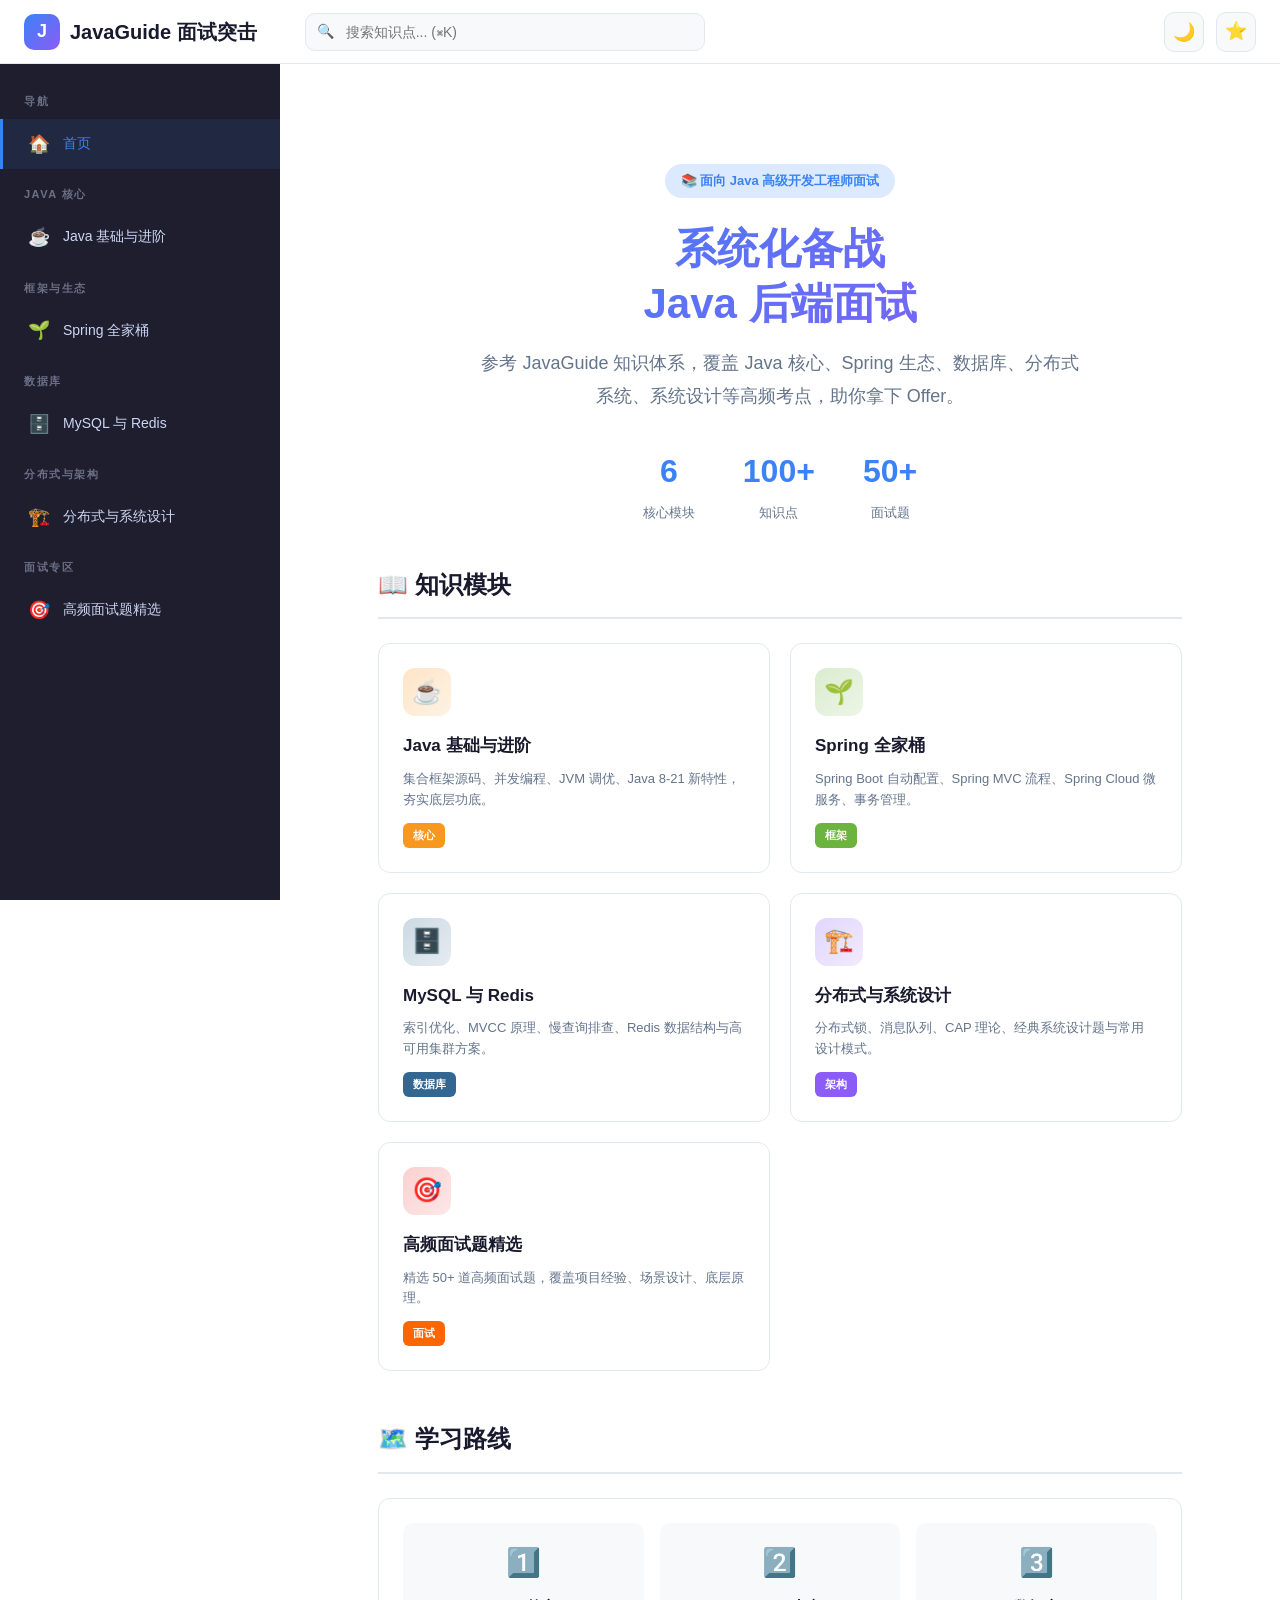
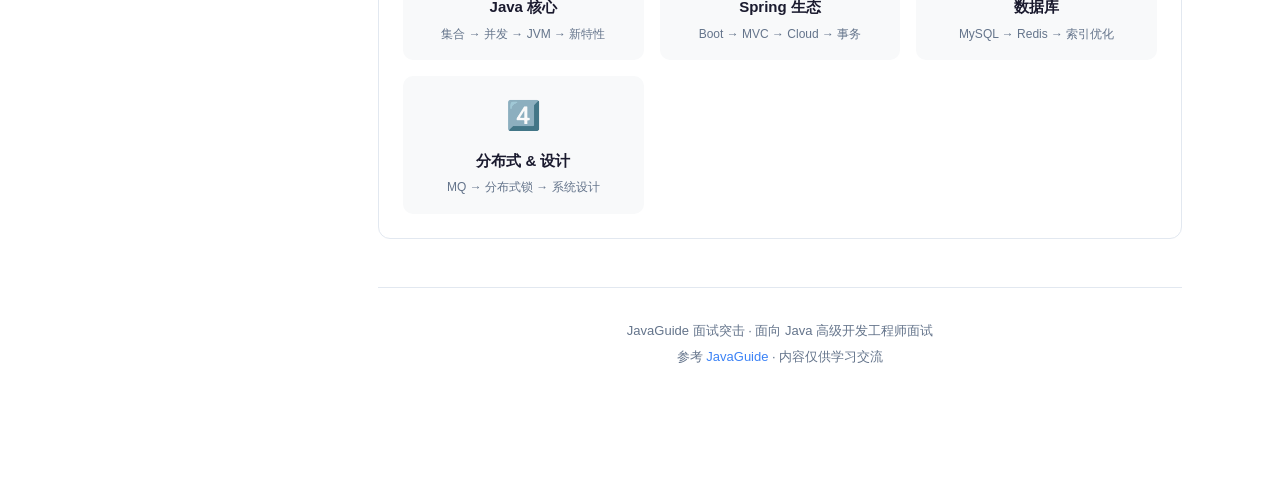
==== index.html @ 55e62499 "init: JavaGuide 面试突击网站" ====
<!DOCTYPE html>
<html lang="zh-CN">
<head>
  <meta charset="UTF-8">
  <meta name="viewport" content="width=device-width, initial-scale=1.0">
  <title>JavaGuide 面试突击 - Java 高级开发面试知识库</title>
  <meta name="description" content="面向 Java 高级开发工程师面试的知识库，涵盖 Java 基础、Spring 生态、数据库、分布式系统、系统设计等核心知识点。">
  <link rel="stylesheet" href="css/style.css">
  <link rel="icon" href="data:image/svg+xml,<svg xmlns='http://www.w3.org/2000/svg' viewBox='0 0 100 100'><text y='.9em' font-size='90'>☕</text></svg>">
</head>
<body>
  <!-- Header -->
  <header class="header">
    <div class="header-left">
      <button class="menu-toggle" id="menuToggle">☰</button>
      <a href="index.html" class="logo">
        <span class="logo-icon">J</span>
        <span>JavaGuide 面试突击</span>
      </a>
      <div class="search-box">
        <input type="text" id="searchInput" placeholder="搜索知识点... (⌘K)" autocomplete="off">
        <div class="search-results" id="searchResults"></div>
      </div>
    </div>
    <div class="header-right">
      <button class="theme-toggle" id="themeToggle" title="切换主题">🌙</button>
      <a href="https://github.com" class="github-link" target="_blank" title="GitHub">⭐</a>
    </div>
  </header>

  <!-- Sidebar -->
  <nav class="sidebar" id="sidebar">
    <div class="sidebar-section">
      <div class="sidebar-title">导航</div>
      <a href="index.html" class="sidebar-link active"><span class="icon">🏠</span>首页</a>
    </div>
    <div class="sidebar-section">
      <div class="sidebar-title">Java 核心</div>
      <a href="pages/java-core.html" class="sidebar-link"><span class="icon">☕</span>Java 基础与进阶</a>
    </div>
    <div class="sidebar-section">
      <div class="sidebar-title">框架与生态</div>
      <a href="pages/spring.html" class="sidebar-link"><span class="icon">🌱</span>Spring 全家桶</a>
    </div>
    <div class="sidebar-section">
      <div class="sidebar-title">数据库</div>
      <a href="pages/database.html" class="sidebar-link"><span class="icon">🗄️</span>MySQL 与 Redis</a>
    </div>
    <div class="sidebar-section">
      <div class="sidebar-title">分布式与架构</div>
      <a href="pages/distribution.html" class="sidebar-link"><span class="icon">🏗️</span>分布式与系统设计</a>
    </div>
    <div class="sidebar-section">
      <div class="sidebar-title">面试专区</div>
      <a href="pages/interview.html" class="sidebar-link"><span class="icon">🎯</span>高频面试题精选</a>
    </div>
  </nav>

  <div class="sidebar-overlay" id="sidebarOverlay"></div>

  <!-- Main Content -->
  <main class="main">
    <div class="content">
      <!-- Hero -->
      <section class="hero">
        <div class="hero-badge">📚 面向 Java 高级开发工程师面试</div>
        <h1>系统化备战<br>Java 后端面试</h1>
        <p>参考 JavaGuide 知识体系，覆盖 Java 核心、Spring 生态、数据库、分布式系统、系统设计等高频考点，助你拿下 Offer。</p>
        <div class="hero-stats">
          <div class="stat-item">
            <div class="stat-number">6</div>
            <div class="stat-label">核心模块</div>
          </div>
          <div class="stat-item">
            <div class="stat-number">100+</div>
            <div class="stat-label">知识点</div>
          </div>
          <div class="stat-item">
            <div class="stat-number">50+</div>
            <div class="stat-label">面试题</div>
          </div>
        </div>
      </section>

      <!-- Quick Start Cards -->
      <h2 class="section-title">📖 知识模块</h2>
      <div class="cards-grid">
        <a href="pages/java-core.html" class="card">
          <div class="card-icon" style="background:linear-gradient(135deg,#f8982040,#f8982020);">☕</div>
          <h3>Java 基础与进阶</h3>
          <p>集合框架源码、并发编程、JVM 调优、Java 8-21 新特性，夯实底层功底。</p>
          <span class="card-tag" style="background:var(--tag-java);">核心</span>
        </a>
        <a href="pages/spring.html" class="card">
          <div class="card-icon" style="background:linear-gradient(135deg,#6db33f40,#6db33f20);">🌱</div>
          <h3>Spring 全家桶</h3>
          <p>Spring Boot 自动配置、Spring MVC 流程、Spring Cloud 微服务、事务管理。</p>
          <span class="card-tag" style="background:var(--tag-spring);">框架</span>
        </a>
        <a href="pages/database.html" class="card">
          <div class="card-icon" style="background:linear-gradient(135deg,#33679140,#33679120);">🗄️</div>
          <h3>MySQL 与 Redis</h3>
          <p>索引优化、MVCC 原理、慢查询排查、Redis 数据结构与高可用集群方案。</p>
          <span class="card-tag" style="background:var(--tag-db);">数据库</span>
        </a>
        <a href="pages/distribution.html" class="card">
          <div class="card-icon" style="background:linear-gradient(135deg,#8b5cf640,#8b5cf620);">🏗️</div>
          <h3>分布式与系统设计</h3>
          <p>分布式锁、消息队列、CAP 理论、经典系统设计题与常用设计模式。</p>
          <span class="card-tag" style="background:var(--tag-design);">架构</span>
        </a>
        <a href="pages/interview.html" class="card">
          <div class="card-icon" style="background:linear-gradient(135deg,#ef444440,#ef444420);">🎯</div>
          <h3>高频面试题精选</h3>
          <p>精选 50+ 道高频面试题，覆盖项目经验、场景设计、底层原理。</p>
          <span class="card-tag" style="background:var(--tag-mq);">面试</span>
        </a>
      </div>

      <!-- Study Roadmap -->
      <h2 class="section-title">🗺️ 学习路线</h2>
      <div style="background:var(--bg-card);border:1px solid var(--border);border-radius:var(--radius);padding:24px;margin-bottom:48px;">
        <div style="display:grid;grid-template-columns:repeat(auto-fit,minmax(200px,1fr));gap:16px;">
          <div style="text-align:center;padding:16px;border-radius:10px;background:var(--bg-secondary);">
            <div style="font-size:28px;margin-bottom:8px;">1️⃣</div>
            <div style="font-weight:700;font-size:15px;">Java 核心</div>
            <div style="font-size:12px;color:var(--text-secondary);margin-top:4px;">集合 → 并发 → JVM → 新特性</div>
          </div>
          <div style="text-align:center;padding:16px;border-radius:10px;background:var(--bg-secondary);">
            <div style="font-size:28px;margin-bottom:8px;">2️⃣</div>
            <div style="font-weight:700;font-size:15px;">Spring 生态</div>
            <div style="font-size:12px;color:var(--text-secondary);margin-top:4px;">Boot → MVC → Cloud → 事务</div>
          </div>
          <div style="text-align:center;padding:16px;border-radius:10px;background:var(--bg-secondary);">
            <div style="font-size:28px;margin-bottom:8px;">3️⃣</div>
            <div style="font-weight:700;font-size:15px;">数据库</div>
            <div style="font-size:12px;color:var(--text-secondary);margin-top:4px;">MySQL → Redis → 索引优化</div>
          </div>
          <div style="text-align:center;padding:16px;border-radius:10px;background:var(--bg-secondary);">
            <div style="font-size:28px;margin-bottom:8px;">4️⃣</div>
            <div style="font-weight:700;font-size:15px;">分布式 & 设计</div>
            <div style="font-size:12px;color:var(--text-secondary);margin-top:4px;">MQ → 分布式锁 → 系统设计</div>
          </div>
        </div>
      </div>

      <!-- Footer -->
      <footer class="footer">
        <p>JavaGuide 面试突击 · 面向 Java 高级开发工程师面试</p>
        <p style="margin-top:4px;">参考 <a href="https://javaguide.cn" target="_blank">JavaGuide</a> · 内容仅供学习交流</p>
      </footer>
    </div>
  </main>

  <script src="js/main.js"></script>
</body>
</html>
---- css/style.css ----
/* ===== CSS Variables ===== */
:root {
  --bg-primary: #ffffff;
  --bg-secondary: #f8f9fa;
  --bg-sidebar: #1e1e2e;
  --bg-code: #f4f4f5;
  --bg-card: #ffffff;
  --bg-hover: #e8e8ed;
  --text-primary: #1a1a2e;
  --text-secondary: #64748b;
  --text-sidebar: #cdd6f4;
  --text-sidebar-active: #ffffff;
  --accent: #3b82f6;
  --accent-light: #dbeafe;
  --accent-dark: #1d4ed8;
  --border: #e2e8f0;
  --shadow: 0 1px 3px rgba(0,0,0,0.08);
  --shadow-lg: 0 4px 20px rgba(0,0,0,0.08);
  --radius: 12px;
  --sidebar-width: 280px;
  --header-height: 64px;
  --transition: 0.25s cubic-bezier(0.4, 0, 0.2, 1);
  --font-sans: -apple-system, BlinkMacSystemFont, 'Segoe UI', 'PingFang SC', 'Hiragino Sans GB', 'Microsoft YaHei', sans-serif;
  --font-mono: 'SF Mono', 'Fira Code', 'JetBrains Mono', Consolas, monospace;
  --tag-java: #f89820;
  --tag-spring: #6db33f;
  --tag-db: #336791;
  --tag-redis: #dc382d;
  --tag-mq: #ff6600;
  --tag-design: #8b5cf6;
}

[data-theme="dark"] {
  --bg-primary: #1a1a2e;
  --bg-secondary: #16162a;
  --bg-sidebar: #0f0f1a;
  --bg-code: #2a2a3e;
  --bg-card: #22223a;
  --bg-hover: #2a2a44;
  --text-primary: #e2e8f0;
  --text-secondary: #94a3b8;
  --accent: #60a5fa;
  --accent-light: #1e3a5f;
  --accent-dark: #93bbfc;
  --border: #2d2d44;
  --shadow: 0 1px 3px rgba(0,0,0,0.3);
  --shadow-lg: 0 4px 20px rgba(0,0,0,0.3);
}

/* ===== Reset & Base ===== */
*, *::before, *::after { box-sizing: border-box; margin: 0; padding: 0; }

html {
  scroll-behavior: smooth;
  scroll-padding-top: calc(var(--header-height) + 20px);
}

body {
  font-family: var(--font-sans);
  background: var(--bg-primary);
  color: var(--text-primary);
  line-height: 1.7;
  transition: background var(--transition), color var(--transition);
  overflow-x: hidden;
}

a { color: var(--accent); text-decoration: none; transition: color var(--transition); }
a:hover { color: var(--accent-dark); }

/* ===== Scrollbar ===== */
::-webkit-scrollbar { width: 6px; height: 6px; }
::-webkit-scrollbar-track { background: transparent; }
::-webkit-scrollbar-thumb { background: var(--border); border-radius: 3px; }
::-webkit-scrollbar-thumb:hover { background: var(--text-secondary); }

/* ===== Header ===== */
.header {
  position: fixed;
  top: 0; left: 0; right: 0;
  height: var(--header-height);
  background: var(--bg-primary);
  border-bottom: 1px solid var(--border);
  display: flex;
  align-items: center;
  padding: 0 24px;
  z-index: 1000;
  backdrop-filter: blur(12px);
  transition: background var(--transition), border var(--transition);
}

.header-left {
  display: flex;
  align-items: center;
  gap: 16px;
  flex: 1;
}

.menu-toggle {
  display: none;
  background: none;
  border: none;
  color: var(--text-primary);
  font-size: 24px;
  cursor: pointer;
  padding: 4px;
  border-radius: 8px;
  transition: background var(--transition);
}

.menu-toggle:hover { background: var(--bg-hover); }

.logo {
  display: flex;
  align-items: center;
  gap: 10px;
  font-size: 20px;
  font-weight: 700;
  color: var(--text-primary);
}

.logo-icon {
  width: 36px;
  height: 36px;
  background: linear-gradient(135deg, var(--accent), #8b5cf6);
  border-radius: 10px;
  display: flex;
  align-items: center;
  justify-content: center;
  color: white;
  font-size: 18px;
  font-weight: 800;
}

.search-box {
  position: relative;
  max-width: 400px;
  flex: 1;
  margin-left: 32px;
}

.search-box input {
  width: 100%;
  padding: 10px 16px 10px 40px;
  border: 1px solid var(--border);
  border-radius: 10px;
  background: var(--bg-secondary);
  color: var(--text-primary);
  font-size: 14px;
  outline: none;
  transition: all var(--transition);
}

.search-box input:focus {
  border-color: var(--accent);
  box-shadow: 0 0 0 3px var(--accent-light);
}

.search-box::before {
  content: '🔍';
  position: absolute;
  left: 12px;
  top: 50%;
  transform: translateY(-50%);
  font-size: 14px;
}

.search-results {
  position: absolute;
  top: calc(100% + 8px);
  left: 0; right: 0;
  background: var(--bg-card);
  border: 1px solid var(--border);
  border-radius: var(--radius);
  box-shadow: var(--shadow-lg);
  max-height: 400px;
  overflow-y: auto;
  display: none;
  z-index: 100;
}

.search-results.active { display: block; }

.search-result-item {
  padding: 12px 16px;
  border-bottom: 1px solid var(--border);
  cursor: pointer;
  transition: background var(--transition);
}

.search-result-item:hover { background: var(--bg-hover); }
.search-result-item:last-child { border-bottom: none; }
.search-result-item .title { font-weight: 600; font-size: 14px; }
.search-result-item .desc { font-size: 12px; color: var(--text-secondary); margin-top: 2px; }

.header-right {
  display: flex;
  align-items: center;
  gap: 12px;
}

.theme-toggle, .github-link {
  width: 40px;
  height: 40px;
  border: 1px solid var(--border);
  border-radius: 10px;
  background: var(--bg-secondary);
  color: var(--text-primary);
  font-size: 18px;
  cursor: pointer;
  display: flex;
  align-items: center;
  justify-content: center;
  transition: all var(--transition);
  text-decoration: none;
}

.theme-toggle:hover, .github-link:hover {
  background: var(--bg-hover);
  border-color: var(--accent);
  color: var(--accent);
}

/* ===== Sidebar ===== */
.sidebar {
  position: fixed;
  top: var(--header-height);
  left: 0;
  bottom: 0;
  width: var(--sidebar-width);
  background: var(--bg-sidebar);
  overflow-y: auto;
  padding: 20px 0;
  z-index: 900;
  transition: transform var(--transition), background var(--transition);
}

.sidebar-section {
  margin-bottom: 8px;
}

.sidebar-title {
  padding: 8px 24px;
  font-size: 11px;
  font-weight: 700;
  text-transform: uppercase;
  letter-spacing: 1.5px;
  color: #6c7086;
}

.sidebar-link {
  display: flex;
  align-items: center;
  gap: 12px;
  padding: 10px 24px;
  color: var(--text-sidebar);
  font-size: 14px;
  transition: all var(--transition);
  border-left: 3px solid transparent;
}

.sidebar-link:hover {
  background: rgba(255,255,255,0.05);
  color: var(--text-sidebar-active);
}

.sidebar-link.active {
  background: rgba(59, 130, 246, 0.1);
  color: var(--accent);
  border-left-color: var(--accent);
}

.sidebar-link .icon {
  font-size: 18px;
  width: 24px;
  text-align: center;
  flex-shrink: 0;
}

.sidebar-overlay {
  display: none;
  position: fixed;
  inset: 0;
  background: rgba(0,0,0,0.5);
  z-index: 850;
}

/* ===== Main Content ===== */
.main {
  margin-left: var(--sidebar-width);
  margin-top: var(--header-height);
  min-height: calc(100vh - var(--header-height));
  transition: margin var(--transition);
}

.content {
  max-width: 900px;
  margin: 0 auto;
  padding: 40px 48px 80px;
}

/* ===== Hero Section (Homepage) ===== */
.hero {
  text-align: center;
  padding: 60px 0 40px;
}

.hero-badge {
  display: inline-flex;
  align-items: center;
  gap: 6px;
  padding: 6px 16px;
  background: var(--accent-light);
  color: var(--accent);
  border-radius: 20px;
  font-size: 13px;
  font-weight: 600;
  margin-bottom: 24px;
}

.hero h1 {
  font-size: 42px;
  font-weight: 800;
  line-height: 1.3;
  margin-bottom: 16px;
  background: linear-gradient(135deg, var(--accent), #8b5cf6);
  -webkit-background-clip: text;
  -webkit-text-fill-color: transparent;
  background-clip: text;
}

.hero p {
  font-size: 18px;
  color: var(--text-secondary);
  max-width: 600px;
  margin: 0 auto 32px;
  line-height: 1.8;
}

.hero-stats {
  display: flex;
  justify-content: center;
  gap: 48px;
  margin-top: 32px;
}

.stat-item {
  text-align: center;
}

.stat-number {
  font-size: 32px;
  font-weight: 800;
  color: var(--accent);
}

.stat-label {
  font-size: 13px;
  color: var(--text-secondary);
  margin-top: 4px;
}

/* ===== Cards Grid ===== */
.section-title {
  font-size: 24px;
  font-weight: 700;
  margin-bottom: 24px;
  padding-bottom: 12px;
  border-bottom: 2px solid var(--border);
  display: flex;
  align-items: center;
  gap: 10px;
}

.cards-grid {
  display: grid;
  grid-template-columns: repeat(auto-fill, minmax(260px, 1fr));
  gap: 20px;
  margin-bottom: 48px;
}

.card {
  background: var(--bg-card);
  border: 1px solid var(--border);
  border-radius: var(--radius);
  padding: 24px;
  transition: all var(--transition);
  cursor: pointer;
  text-decoration: none;
  color: inherit;
  display: block;
}

.card:hover {
  transform: translateY(-2px);
  box-shadow: var(--shadow-lg);
  border-color: var(--accent);
  color: inherit;
}

.card-icon {
  width: 48px;
  height: 48px;
  border-radius: 12px;
  display: flex;
  align-items: center;
  justify-content: center;
  font-size: 24px;
  margin-bottom: 16px;
}

.card h3 {
  font-size: 17px;
  font-weight: 700;
  margin-bottom: 8px;
}

.card p {
  font-size: 13px;
  color: var(--text-secondary);
  line-height: 1.6;
}

.card-tag {
  display: inline-block;
  padding: 3px 10px;
  border-radius: 6px;
  font-size: 11px;
  font-weight: 600;
  margin-top: 12px;
  color: white;
}

/* ===== Knowledge Page Styles ===== */
.breadcrumb {
  display: flex;
  align-items: center;
  gap: 8px;
  font-size: 13px;
  color: var(--text-secondary);
  margin-bottom: 24px;
}

.breadcrumb a { color: var(--text-secondary); }
.breadcrumb a:hover { color: var(--accent); }

.page-header {
  margin-bottom: 40px;
}

.page-header h1 {
  font-size: 36px;
  font-weight: 800;
  margin-bottom: 12px;
}

.page-header .subtitle {
  font-size: 16px;
  color: var(--text-secondary);
  line-height: 1.8;
}

.toc {
  background: var(--bg-secondary);
  border: 1px solid var(--border);
  border-radius: var(--radius);
  padding: 20px 24px;
  margin-bottom: 40px;
}

.toc h4 {
  font-size: 14px;
  font-weight: 700;
  margin-bottom: 12px;
  color: var(--text-primary);
}

.toc-list {
  list-style: none;
  display: grid;
  grid-template-columns: repeat(auto-fill, minmax(200px, 1fr));
  gap: 6px;
}

.toc-list a {
  font-size: 13px;
  color: var(--text-secondary);
  padding: 4px 8px;
  border-radius: 6px;
  display: block;
  transition: all var(--transition);
}

.toc-list a:hover {
  background: var(--accent-light);
  color: var(--accent);
}

/* ===== Knowledge Content ===== */
.knowledge-section {
  margin-bottom: 48px;
}

.knowledge-section h2 {
  font-size: 24px;
  font-weight: 700;
  margin-bottom: 20px;
  padding-bottom: 10px;
  border-bottom: 2px solid var(--border);
  display: flex;
  align-items: center;
  gap: 10px;
}

.knowledge-section h3 {
  font-size: 18px;
  font-weight: 700;
  margin: 24px 0 12px;
  color: var(--text-primary);
}

.knowledge-section h4 {
  font-size: 15px;
  font-weight: 600;
  margin: 16px 0 8px;
  color: var(--text-primary);
}

.knowledge-section p {
  margin-bottom: 12px;
  line-height: 1.8;
  color: var(--text-primary);
}

.knowledge-section ul, .knowledge-section ol {
  margin: 8px 0 16px 20px;
  line-height: 1.8;
}

.knowledge-section li {
  margin-bottom: 6px;
}

.knowledge-section li strong {
  color: var(--accent);
}

/* Code Blocks */
pre {
  background: var(--bg-code);
  border: 1px solid var(--border);
  border-radius: 10px;
  padding: 16px 20px;
  margin: 16px 0;
  overflow-x: auto;
  font-family: var(--font-mono);
  font-size: 13px;
  line-height: 1.7;
  position: relative;
}

pre::before {
  content: attr(data-lang);
  position: absolute;
  top: 8px;
  right: 12px;
  font-size: 11px;
  color: var(--text-secondary);
  text-transform: uppercase;
  font-weight: 600;
}

code {
  font-family: var(--font-mono);
  font-size: 0.9em;
}

:not(pre) > code {
  background: var(--bg-code);
  padding: 2px 6px;
  border-radius: 4px;
  color: var(--accent-dark);
}

[data-theme="dark"] :not(pre) > code {
  color: var(--accent);
}

/* Keywords Highlight */
pre .kw { color: #d73a49; }
pre .type { color: #6f42c1; }
pre .str { color: #032f62; }
pre .cm { color: #6a737d; font-style: italic; }
pre .num { color: #005cc5; }
pre .ann { color: #e36209; }

[data-theme="dark"] pre .kw { color: #ff7b72; }
[data-theme="dark"] pre .type { color: #d2a8ff; }
[data-theme="dark"] pre .str { color: #a5d6ff; }
[data-theme="dark"] pre .cm { color: #8b949e; }
[data-theme="dark"] pre .num { color: #79c0ff; }
[data-theme="dark"] pre .ann { color: #ffa657; }

/* Info/Warning/Tip Boxes */
.info-box {
  border-radius: var(--radius);
  padding: 16px 20px;
  margin: 16px 0;
  border-left: 4px solid;
  font-size: 14px;
}

.info-box.tip {
  background: #f0fdf4;
  border-color: #22c55e;
  color: #166534;
}

.info-box.warning {
  background: #fffbeb;
  border-color: #f59e0b;
  color: #92400e;
}

.info-box.info {
  background: #eff6ff;
  border-color: #3b82f6;
  color: #1e40af;
}

.info-box.danger {
  background: #fef2f2;
  border-color: #ef4444;
  color: #991b1b;
}

[data-theme="dark"] .info-box.tip { background: #052e16; color: #86efac; }
[data-theme="dark"] .info-box.warning { background: #451a03; color: #fcd34d; }
[data-theme="dark"] .info-box.info { background: #172554; color: #93c5fd; }
[data-theme="dark"] .info-box.danger { background: #450a0a; color: #fca5a5; }

.info-box strong { display: block; margin-bottom: 4px; }

/* Table */
table {
  width: 100%;
  border-collapse: collapse;
  margin: 16px 0;
  font-size: 14px;
}

th, td {
  padding: 10px 16px;
  border: 1px solid var(--border);
  text-align: left;
}

th {
  background: var(--bg-secondary);
  font-weight: 600;
  font-size: 13px;
}

tr:hover td { background: var(--bg-hover); }

/* Interview Q&A */
.qa-item {
  background: var(--bg-card);
  border: 1px solid var(--border);
  border-radius: var(--radius);
  margin-bottom: 16px;
  overflow: hidden;
}

.qa-question {
  padding: 16px 20px;
  cursor: pointer;
  display: flex;
  align-items: center;
  gap: 12px;
  font-weight: 600;
  font-size: 15px;
  transition: background var(--transition);
  user-select: none;
}

.qa-question:hover { background: var(--bg-hover); }

.qa-question::before {
  content: 'Q';
  width: 28px;
  height: 28px;
  background: var(--accent);
  color: white;
  border-radius: 8px;
  display: flex;
  align-items: center;
  justify-content: center;
  font-size: 13px;
  font-weight: 800;
  flex-shrink: 0;
}

.qa-question .arrow {
  margin-left: auto;
  transition: transform var(--transition);
  color: var(--text-secondary);
}

.qa-item.open .qa-question .arrow { transform: rotate(180deg); }

.qa-answer {
  max-height: 0;
  overflow: hidden;
  transition: max-height 0.4s ease;
}

.qa-answer-inner {
  padding: 0 20px 20px 60px;
  font-size: 14px;
  line-height: 1.8;
  color: var(--text-primary);
}

.qa-item.open .qa-answer { max-height: 2000px; }

/* Difficulty Badge */
.difficulty {
  display: inline-block;
  padding: 2px 8px;
  border-radius: 4px;
  font-size: 11px;
  font-weight: 700;
  margin-left: auto;
  margin-right: 8px;
}

.difficulty.easy { background: #dcfce7; color: #166534; }
.difficulty.medium { background: #fef3c7; color: #92400e; }
.difficulty.hard { background: #fee2e2; color: #991b1b; }

[data-theme="dark"] .difficulty.easy { background: #052e16; color: #86efac; }
[data-theme="dark"] .difficulty.medium { background: #451a03; color: #fcd34d; }
[data-theme="dark"] .difficulty.hard { background: #450a0a; color: #fca5a5; }

/* ===== Footer ===== */
.footer {
  text-align: center;
  padding: 32px 24px;
  border-top: 1px solid var(--border);
  color: var(--text-secondary);
  font-size: 13px;
}

/* ===== Responsive ===== */
@media (max-width: 960px) {
  .sidebar {
    transform: translateX(-100%);
  }
  .sidebar.open {
    transform: translateX(0);
  }
  .sidebar-overlay.active {
    display: block;
  }
  .main {
    margin-left: 0;
  }
  .menu-toggle {
    display: flex;
  }
  .content {
    padding: 24px 20px 60px;
  }
  .hero h1 {
    font-size: 28px;
  }
  .hero-stats {
    gap: 24px;
  }
  .stat-number {
    font-size: 24px;
  }
  .search-box {
    margin-left: 0;
    max-width: none;
  }
  .page-header h1 {
    font-size: 26px;
  }
}

@media (max-width: 640px) {
  .cards-grid {
    grid-template-columns: 1fr;
  }
  .toc-list {
    grid-template-columns: 1fr;
  }
  .hero-stats {
    flex-direction: column;
    gap: 16px;
  }
}
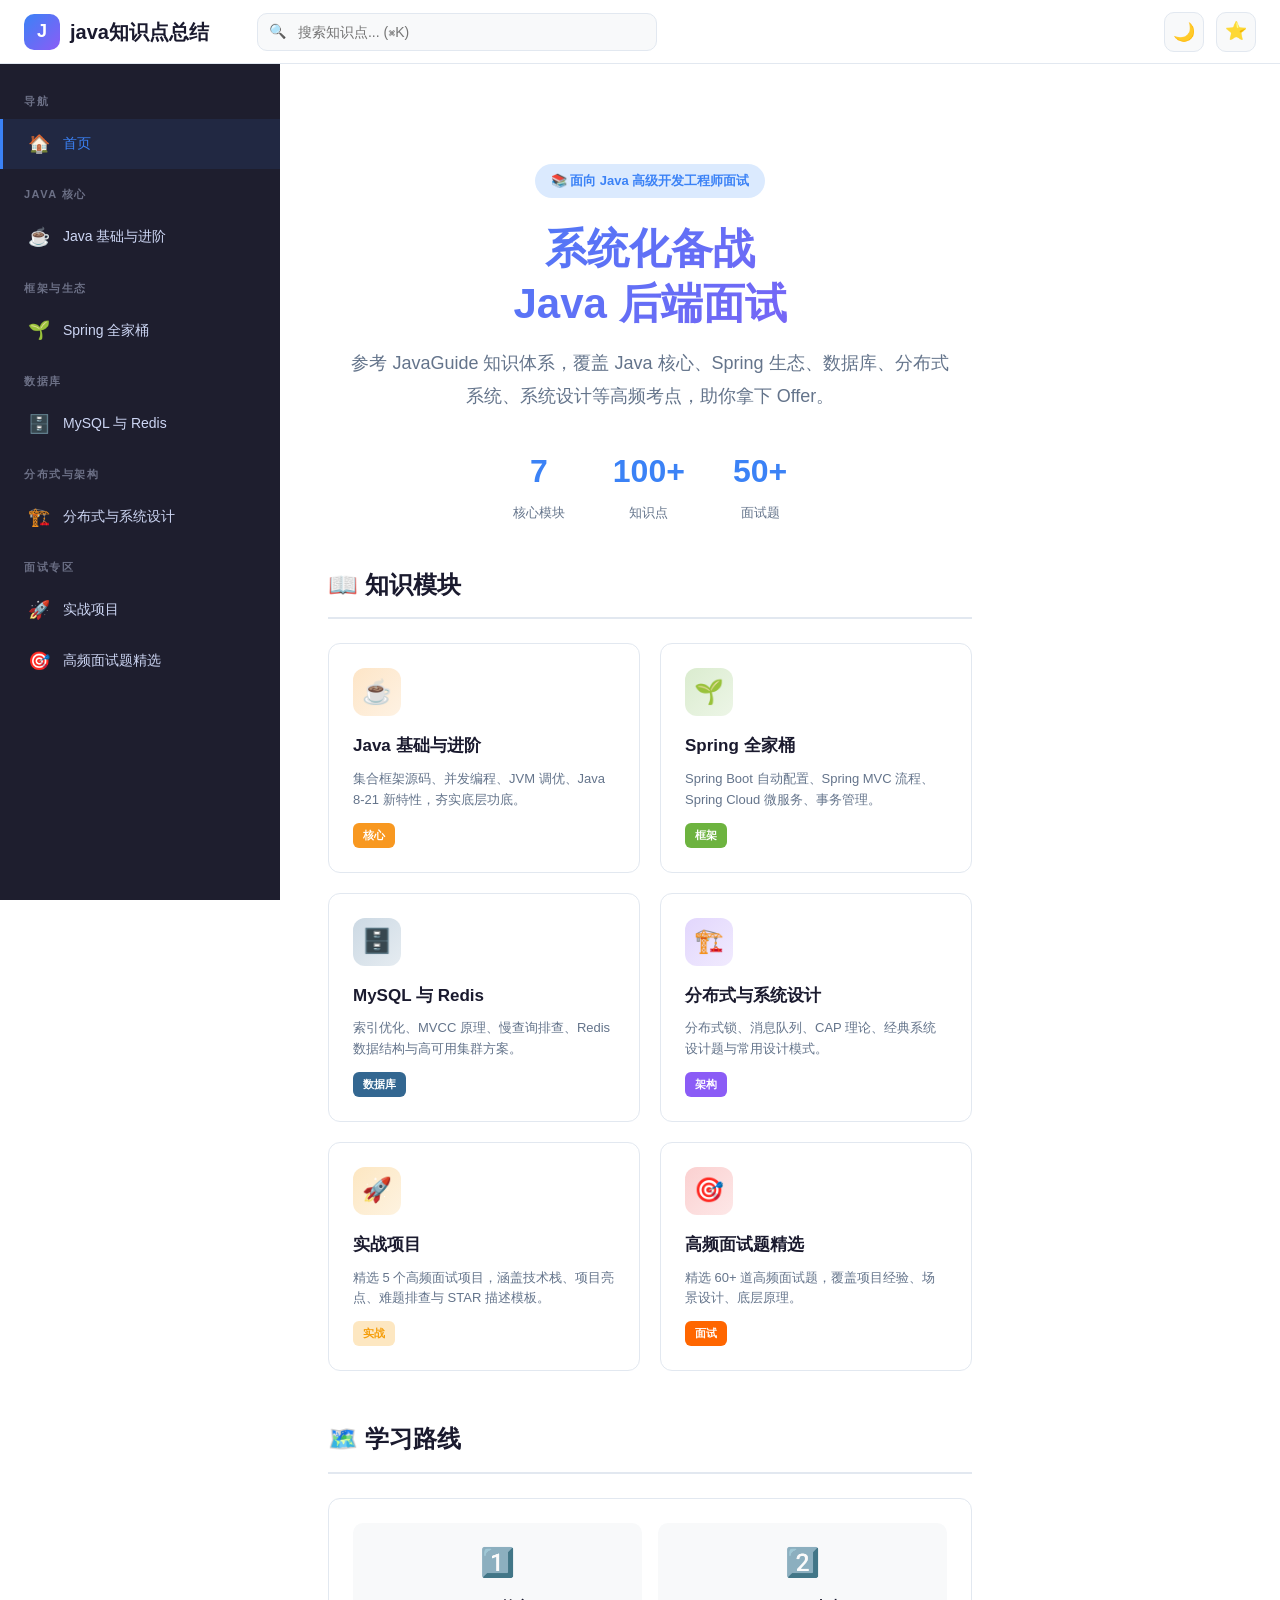
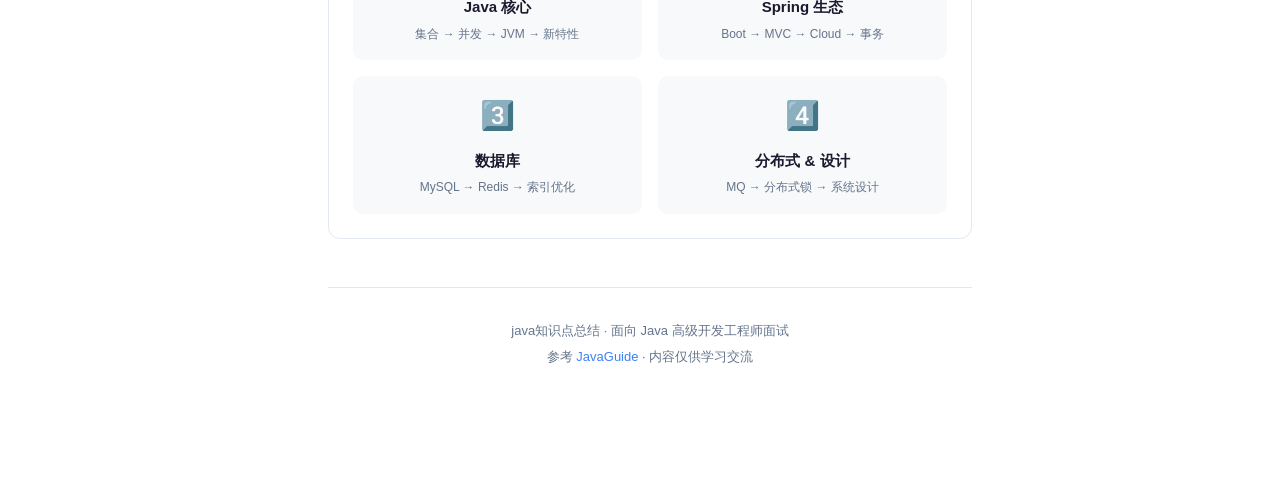
==== commit 3210333a: "feat: 项目更名「java知识点总结」+ JDK 21 深入 + MyBatis 章节 + 面试题扩充 + 实战项目页 - 全站项目名称改为「java知识点总结」 - java-core.html" ====
--- a/index.html
+++ b/index.html
@@ -3,7 +3,7 @@
 <head>
   <meta charset="UTF-8">
   <meta name="viewport" content="width=device-width, initial-scale=1.0">
-  <title>JavaGuide 面试突击 - Java 高级开发面试知识库</title>
+  <title>java知识点总结 - Java 高级开发面试知识库</title>
   <meta name="description" content="面向 Java 高级开发工程师面试的知识库，涵盖 Java 基础、Spring 生态、数据库、分布式系统、系统设计等核心知识点。">
   <link rel="stylesheet" href="css/style.css">
   <link rel="icon" href="data:image/svg+xml,<svg xmlns='http://www.w3.org/2000/svg' viewBox='0 0 100 100'><text y='.9em' font-size='90'>☕</text></svg>">
@@ -15,7 +15,7 @@
       <button class="menu-toggle" id="menuToggle">☰</button>
       <a href="index.html" class="logo">
         <span class="logo-icon">J</span>
-        <span>JavaGuide 面试突击</span>
+        <span>java知识点总结</span>
       </a>
       <div class="search-box">
         <input type="text" id="searchInput" placeholder="搜索知识点... (⌘K)" autocomplete="off">
@@ -52,6 +52,7 @@
     </div>
     <div class="sidebar-section">
       <div class="sidebar-title">面试专区</div>
+      <a href="pages/projects.html" class="sidebar-link"><span class="icon">🚀</span>实战项目</a>
       <a href="pages/interview.html" class="sidebar-link"><span class="icon">🎯</span>高频面试题精选</a>
     </div>
   </nav>
@@ -68,7 +69,7 @@
         <p>参考 JavaGuide 知识体系，覆盖 Java 核心、Spring 生态、数据库、分布式系统、系统设计等高频考点，助你拿下 Offer。</p>
         <div class="hero-stats">
           <div class="stat-item">
-            <div class="stat-number">6</div>
+            <div class="stat-number">7</div>
             <div class="stat-label">核心模块</div>
           </div>
           <div class="stat-item">
@@ -109,10 +110,16 @@
           <p>分布式锁、消息队列、CAP 理论、经典系统设计题与常用设计模式。</p>
           <span class="card-tag" style="background:var(--tag-design);">架构</span>
         </a>
+        <a href="pages/projects.html" class="card">
+          <div class="card-icon" style="background:linear-gradient(135deg,#f59e0b40,#f59e0b20);">🚀</div>
+          <h3>实战项目</h3>
+          <p>精选 5 个高频面试项目，涵盖技术栈、项目亮点、难题排查与 STAR 描述模板。</p>
+          <span class="card-tag" style="background:#f59e0b40;color:#f59e0b;">实战</span>
+        </a>
         <a href="pages/interview.html" class="card">
           <div class="card-icon" style="background:linear-gradient(135deg,#ef444440,#ef444420);">🎯</div>
           <h3>高频面试题精选</h3>
-          <p>精选 50+ 道高频面试题，覆盖项目经验、场景设计、底层原理。</p>
+          <p>精选 60+ 道高频面试题，覆盖项目经验、场景设计、底层原理。</p>
           <span class="card-tag" style="background:var(--tag-mq);">面试</span>
         </a>
       </div>
@@ -146,7 +153,7 @@
 
       <!-- Footer -->
       <footer class="footer">
-        <p>JavaGuide 面试突击 · 面向 Java 高级开发工程师面试</p>
+        <p>java知识点总结 · 面向 Java 高级开发工程师面试</p>
         <p style="margin-top:4px;">参考 <a href="https://javaguide.cn" target="_blank">JavaGuide</a> · 内容仅供学习交流</p>
       </footer>
     </div>
--- a/css/style.css
+++ b/css/style.css
@@ -294,7 +294,7 @@
 
 .content {
   max-width: 900px;
-  margin: 0 auto;
+  margin: 0 260px 0 auto;
   padding: 40px 48px 80px;
 }
 
@@ -769,6 +769,7 @@
     display: flex;
   }
   .content {
+    margin: 0 auto;
     padding: 24px 20px 60px;
   }
   .hero h1 {
@@ -801,3 +802,206 @@
     gap: 16px;
   }
 }
+
+/* ===== TOC Sub-items ===== */
+.toc-list li {
+  margin-bottom: 4px;
+}
+
+.toc-sub {
+  list-style: none;
+  padding-left: 16px;
+  margin-top: 4px;
+}
+
+.toc-sub li {
+  padding: 3px 8px;
+  font-size: 12px;
+  color: var(--text-secondary);
+  border-left: 2px solid var(--border);
+  margin-bottom: 2px;
+  transition: all var(--transition);
+}
+
+.toc-sub li:hover {
+  border-left-color: var(--accent);
+  color: var(--accent);
+}
+
+.toc-sub a {
+  color: var(--text-secondary);
+  text-decoration: none;
+}
+
+.toc-sub a:hover {
+  color: var(--accent);
+}
+
+/* ===== Floating TOC (Right Side) ===== */
+.floating-toc {
+  position: fixed;
+  right: 24px;
+  top: calc(var(--header-height) + 24px);
+  width: 220px;
+  max-height: calc(100vh - var(--header-height) - 48px);
+  overflow-y: auto;
+  z-index: 100;
+  padding: 16px 0;
+  font-size: 13px;
+  transition: opacity 0.3s;
+}
+
+.floating-toc-title {
+  font-size: 12px;
+  font-weight: 700;
+  color: var(--text-secondary);
+  text-transform: uppercase;
+  letter-spacing: 1px;
+  padding: 0 16px 10px;
+  border-bottom: 1px solid var(--border);
+  margin-bottom: 8px;
+}
+
+.floating-toc-list {
+  list-style: none;
+  padding: 0;
+  margin: 0;
+}
+
+.floating-toc-list li {
+  margin: 0;
+}
+
+.floating-toc-list a {
+  display: block;
+  padding: 5px 16px;
+  color: var(--text-secondary);
+  text-decoration: none;
+  border-left: 2px solid transparent;
+  transition: all 0.2s;
+  line-height: 1.5;
+  white-space: nowrap;
+  overflow: hidden;
+  text-overflow: ellipsis;
+}
+
+.floating-toc-list a:hover {
+  color: var(--accent);
+  background: var(--accent-light);
+}
+
+.floating-toc-list a.active {
+  color: var(--accent);
+  border-left-color: var(--accent);
+  font-weight: 600;
+  background: var(--accent-light);
+}
+
+.floating-toc-list .ftoc-sub {
+  list-style: none;
+  padding: 0;
+  margin: 0;
+}
+
+.floating-toc-list .ftoc-sub a {
+  padding-left: 32px;
+  font-size: 12px;
+  opacity: 0.85;
+}
+
+/* Collapsible toggle for mobile */
+.floating-toc-toggle {
+  display: none;
+  position: fixed;
+  right: 24px;
+  bottom: 80px;
+  width: 44px;
+  height: 44px;
+  border-radius: 50%;
+  background: var(--accent);
+  color: white;
+  border: none;
+  font-size: 20px;
+  cursor: pointer;
+  box-shadow: 0 2px 12px rgba(59,130,246,0.4);
+  z-index: 200;
+  align-items: center;
+  justify-content: center;
+  transition: transform 0.2s;
+}
+
+.floating-toc-toggle:hover {
+  transform: scale(1.1);
+}
+
+/* ===== Back to Top Button ===== */
+.back-to-top {
+  position: fixed;
+  right: 24px;
+  bottom: 32px;
+  width: 44px;
+  height: 44px;
+  border-radius: 50%;
+  background: var(--bg-card);
+  border: 1px solid var(--border);
+  color: var(--text-primary);
+  font-size: 20px;
+  cursor: pointer;
+  box-shadow: var(--shadow);
+  z-index: 200;
+  display: flex;
+  align-items: center;
+  justify-content: center;
+  opacity: 0;
+  transform: translateY(20px);
+  transition: all 0.3s;
+  pointer-events: none;
+}
+
+.back-to-top.visible {
+  opacity: 1;
+  transform: translateY(0);
+  pointer-events: auto;
+}
+
+.back-to-top:hover {
+  background: var(--accent);
+  color: white;
+  border-color: var(--accent);
+  box-shadow: 0 2px 12px rgba(59,130,246,0.4);
+}
+
+/* ===== Responsive ===== */
+@media (max-width: 1280px) {
+  .floating-toc {
+    width: 180px;
+    right: 12px;
+  }
+}
+
+@media (max-width: 960px) {
+  .floating-toc {
+    display: none;
+    position: fixed;
+    right: 16px;
+    top: auto;
+    bottom: 136px;
+    width: 240px;
+    max-height: 50vh;
+    background: var(--bg-card);
+    border: 1px solid var(--border);
+    border-radius: var(--radius);
+    box-shadow: var(--shadow-lg);
+    padding: 12px 0;
+  }
+  .floating-toc.mobile-open {
+    display: block;
+  }
+  .floating-toc-toggle {
+    display: flex;
+  }
+  .back-to-top {
+    right: 16px;
+    bottom: 24px;
+  }
+}
